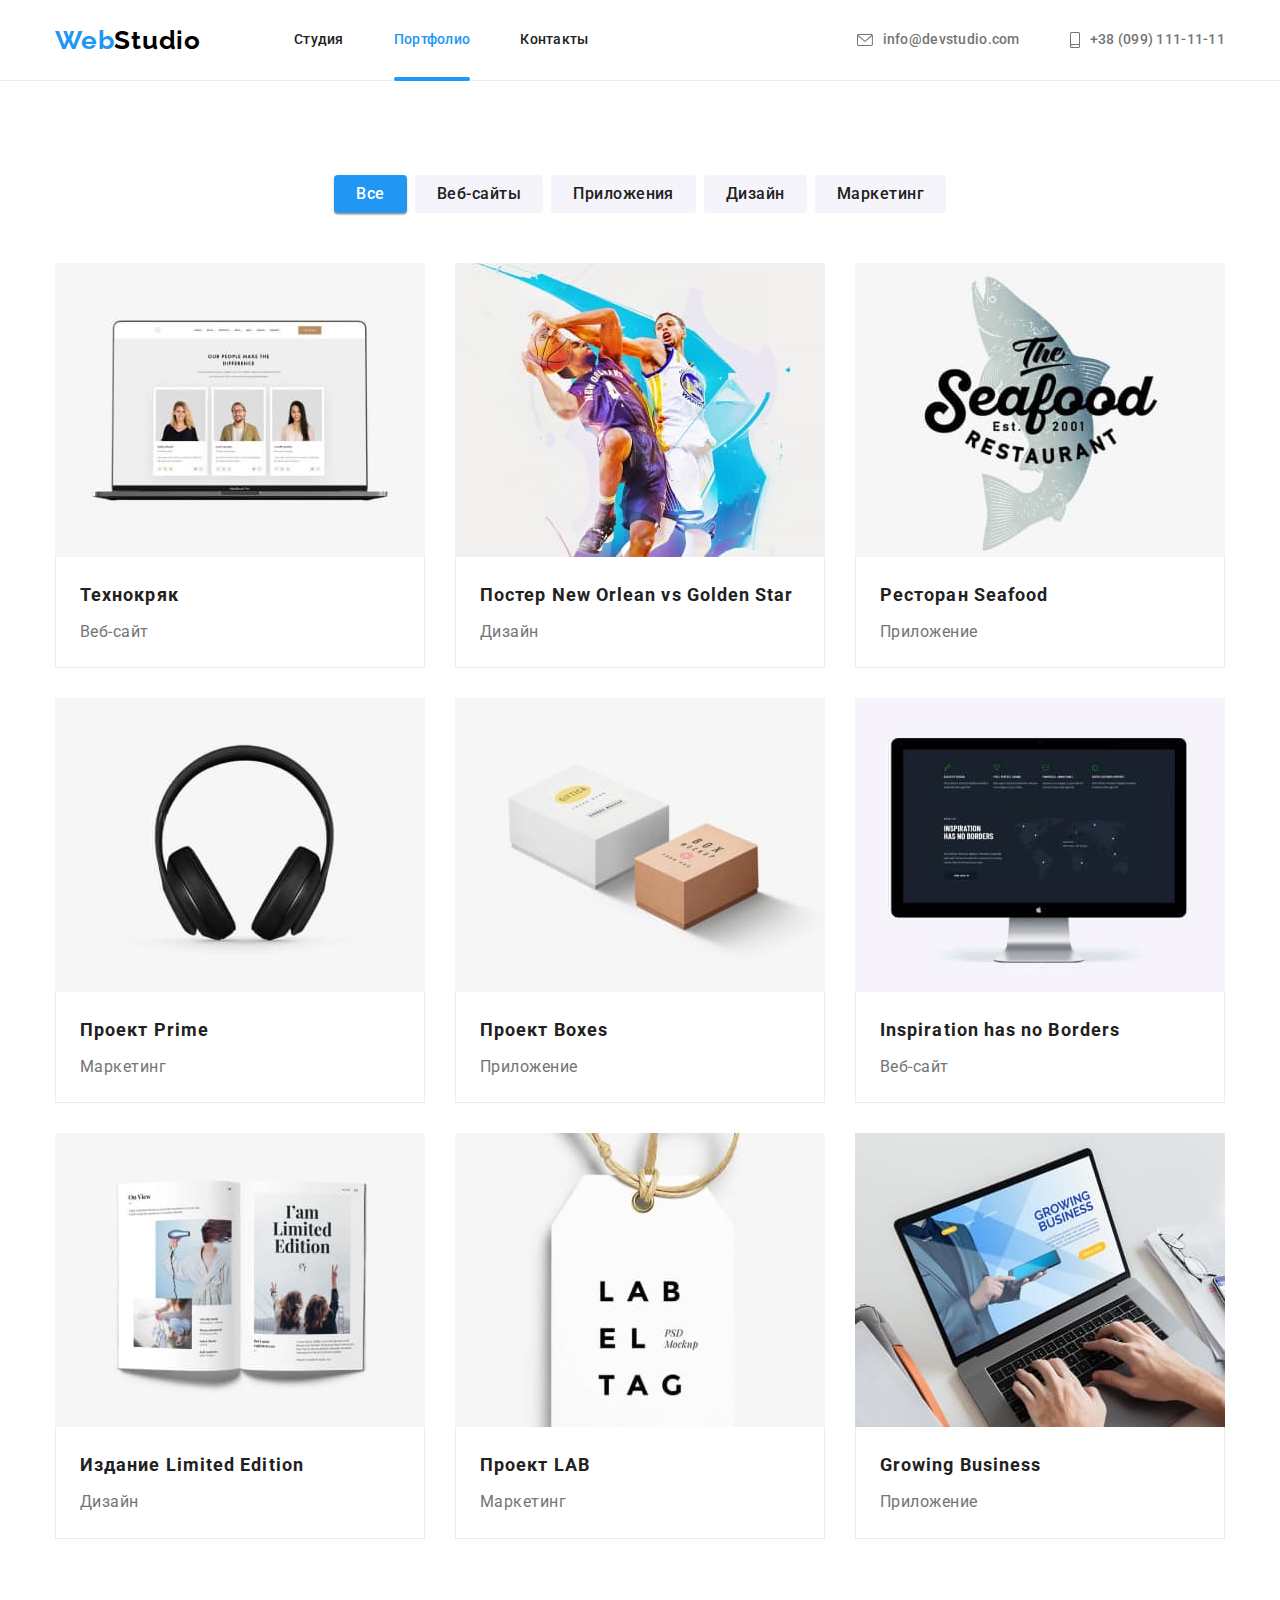
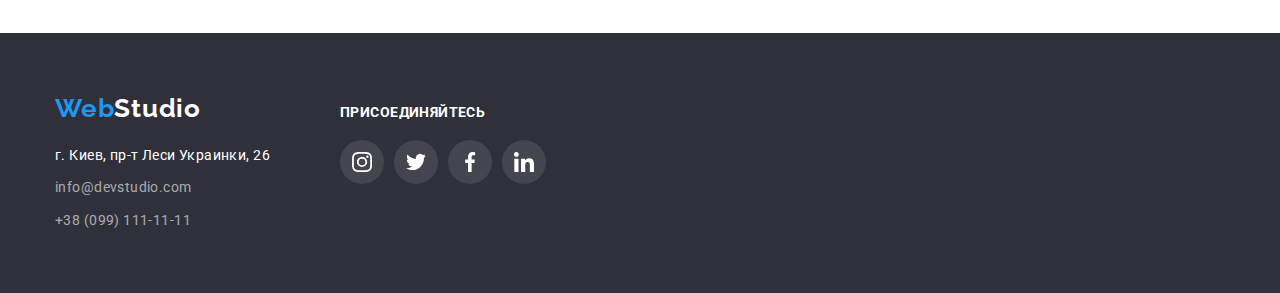
==== portfolio.html @ 7953e00c "new repository" ====
<!DOCTYPE html>
<html lang="ru">
  <head>
    <meta charset="UTF-8" />
    <meta http-equiv="X-UA-Compatible" content="IE=edge" />
    <meta name="viewport" content="width=device-width, initial-scale=1.0" />
    <title>Portfolio</title>
    <link
      href="https://fonts.googleapis.com/css2?family=Raleway:wght@700&family=Roboto:wght@400;500;700;900&display=swap"
      rel="stylesheet"
    />
    <link
      rel="stylesheet"
      href="https://cdnjs.cloudflare.com/ajax/libs/modern-normalize/1.1.0/modern-normalize.min.css"
    />
    <link rel="stylesheet" href="./css/style.css" />
  </head>
  <body>
    <!-- Хедер -->
    <header class="page-header">
      <div class="container main-nav">
        <a href="./index.html" class="logo"> <span class="accent">Web</span>Studio </a>
        <!-- Навигация  -->
        <nav class="nav">
          <ul class="site-nav list">
            <li class="item"><a href="./index.html" class="link"> Студия </a></li>
            <li class="item"><a href="./portfolio.html" class="link current"> Портфолио </a></li>
            <li class="item"><a href="" class="link"> Контакты </a></li>
          </ul>
        </nav>
        <!-- Контакты -->
        <ul class="auth-nav list">
          <li class="item">
            <a href="mailto:info@devstudio.com" class="link-info">
              <svg class="icon-envelope">
                <use href="./images/icons.svg#icon-envelope"></use>
              </svg>
              info@devstudio.com</a
            >
          </li>
          <li class="item">
            <a href="tel:+380991111111" class="link-info">
              <svg class="icon-smartfhone">
                <use href="./images/icons.svg#icon-smartphone"></use></svg
              >+38 (099) 111-11-11</a
            >
          </li>
        </ul>
      </div>
    </header>
    <!-- Главный раздел -->
    <main>
      <section class="section">
        <div class="container">
          <h1 class="visually-hidden">Портфолио</h1>
          <ul class="portfolio-button list">
            <li class="item"><button type="button" class="button current">Все</button></li>
            <li class="item"><button type="button" class="button primary">Веб-сайты</button></li>
            <li class="item"><button type="button" class="button primary">Приложения</button></li>
            <li class="item"><button type="button" class="button primary">Дизайн</button></li>
            <li class="item"><button type="button" class="button primary">Маркетинг</button></li>
          </ul>

          <ul class="benefits list">
            <li class="item">
              <article class="card">
                <a href="" class="card-shadow">
                  <div class="benefits-img">
                    <img src="./images/img1.jpg" alt="Веб-сайт" width="370" height="294" />

                    <div class="img-thumb">
                      <p class="img-text">
                        Ресурс предлагает комплексные предложения с разным уровнем функционала и
                        сервисов. Все это позволит посетителю получить исчерпывающие сведения
                        <br />о компании или частном лице.
                      </p>
                    </div>
                  </div>

                  <div class="card-thumb">
                    <h2 class="benefits-title">Технокряк</h2>
                    <p class="benefits-text">Веб-сайт</p>
                  </div>
                </a>
              </article>
            </li>

            <li class="item">
              <article class="card">
                <a href="" class="card-shadow">
                  <div class="benefits-img">
                    <img src="./images/img2.jpg" alt="Постер" width="370" height="294" />

                    <div class="img-thumb">
                      <p class="img-text">
                        Ресурс предлагает комплексные предложения с разным уровнем функционала и
                        сервисов. Все это позволит посетителю получить исчерпывающие сведения
                        <br />о компании или частном лице.
                      </p>
                    </div>
                  </div>

                  <div class="card-thumb">
                    <h2 class="benefits-title">
                      Постер <span lang="en">New Orlean vs Golden Star</span>
                    </h2>
                    <p class="benefits-text">Дизайн</p>
                  </div>
                </a>
              </article>
            </li>

            <li class="item">
              <article class="card">
                <a href="" class="card-shadow">
                  <div class="benefits-img">
                    <img src="./images/img3.jpg" alt="Ресторан" width="370" height="294" />

                    <div class="img-thumb">
                      <p class="img-text">
                        Ресурс предлагает комплексные предложения с разным уровнем функционала и
                        сервисов. Все это позволит посетителю получить исчерпывающие сведения
                        <br />о компании или частном лице.
                      </p>
                    </div>
                  </div>

                  <div class="card-thumb">
                    <h2 class="benefits-title">Ресторан <span lang="en">Seafood</span></h2>
                    <p class="benefits-text">Приложение</p>
                  </div>
                </a>
              </article>
            </li>

            <li class="item">
              <article class="card">
                <a href="" class="card-shadow">
                  <div class="benefits-img">
                    <img src="./images/img4.jpg" alt="Проект Прайм" width="370" height="294" />

                    <div class="img-thumb">
                      <p class="img-text">
                        Ресурс предлагает комплексные предложения с разным уровнем функционала и
                        сервисов. Все это позволит посетителю получить исчерпывающие сведения
                        <br />о компании или частном лице.
                      </p>
                    </div>
                  </div>

                  <div class="card-thumb">
                    <h2 class="benefits-title">Проект <span lang="en">Prime</span></h2>
                    <p class="benefits-text">Маркетинг</p>
                  </div>
                </a>
              </article>
            </li>

            <li class="item">
              <article class="card">
                <a href="" class="card-shadow">
                  <div class="benefits-img">
                    <img src="./images/img5.jpg" alt="Проект Боксиз" width="370" height="294" />

                    <div class="img-thumb">
                      <p class="img-text">
                        Ресурс предлагает комплексные предложения с разным уровнем функционала и
                        сервисов. Все это позволит посетителю получить исчерпывающие сведения
                        <br />о компании или частном лице.
                      </p>
                    </div>
                  </div>

                  <div class="card-thumb">
                    <h2 class="benefits-title">Проект <span lang="en">Boxes</span></h2>
                    <p class="benefits-text">Приложение</p>
                  </div>
                </a>
              </article>
            </li>

            <li class="item">
              <article class="card">
                <a href="" class="card-shadow">
                  <div class="benefits-img">
                    <img src="./images/img6.jpg" alt="Вдохновение" width="370" height="294" />

                    <div class="img-thumb">
                      <p class="img-text">
                        Ресурс предлагает комплексные предложения с разным уровнем функционала и
                        сервисов. Все это позволит посетителю получить исчерпывающие сведения
                        <br />о компании или частном лице.
                      </p>
                    </div>
                  </div>

                  <div class="card-thumb">
                    <h2 class="benefits-title" lang="en">Inspiration has no Borders</h2>
                    <p class="benefits-text">Веб-сайт</p>
                  </div>
                </a>
              </article>
            </li>

            <li class="item">
              <article class="card">
                <a href="" class="card-shadow">
                  <div class="benefits-img">
                    <img src="./images/img7.jpg" alt="Издание" width="370" height="294" />

                    <div class="img-thumb">
                      <p class="img-text">
                        Ресурс предлагает комплексные предложения с разным уровнем функционала и
                        сервисов. Все это позволит посетителю получить исчерпывающие сведения
                        <br />о компании или частном лице.
                      </p>
                    </div>
                  </div>

                  <div class="card-thumb">
                    <h2 class="benefits-title">Издание <span lang="en">Limited Edition</span></h2>
                    <p class="benefits-text">Дизайн</p>
                  </div>
                </a>
              </article>
            </li>

            <li class="item">
              <article class="card">
                <a href="" class="card-shadow">
                  <div class="benefits-img">
                    <img src="./images/img8.jpg" alt="Проект Лаб" width="370" height="294" />

                    <div class="img-thumb">
                      <p class="img-text">
                        Ресурс предлагает комплексные предложения с разным уровнем функционала и
                        сервисов. Все это позволит посетителю получить исчерпывающие сведения
                        <br />о компании или частном лице.
                      </p>
                    </div>
                  </div>

                  <div class="card-thumb">
                    <h2 class="benefits-title">Проект <span lang="en">LAB</span></h2>
                    <p class="benefits-text">Маркетинг</p>
                  </div>
                </a>
              </article>
            </li>

            <li class="item">
              <article class="card">
                <a href="" class="card-shadow">
                  <div class="benefits-img">
                    <img src="./images/img9.jpg" alt="Растущий бизнес" width="370" height="294" />

                    <div class="img-thumb">
                      <p class="img-text">
                        Ресурс предлагает комплексные предложения с разным уровнем функционала и
                        сервисов. Все это позволит посетителю получить исчерпывающие сведения
                        <br />о компании или частном лице.
                      </p>
                    </div>
                  </div>

                  <div class="card-thumb">
                    <h2 class="benefits-title" lang="en">Growing Business</h2>
                    <p class="benefits-text">Приложение</p>
                  </div>
                </a>
              </article>
            </li>
          </ul>
        </div>
      </section>
    </main>

    <!-- Футер -->
    <footer class="page-footer">
      <div class="container">
        <div class="contact-info">
          <div class="adress-info">
            <a href="./index.html" class="footer-logo"> <span class="accent">Web</span>Studio </a>
            <address class="address">
              <ul class="information list">
                <li class="item">
                  <a
                    href="https://goo.gl/maps/oPbWowYrKjm67KPz8"
                    class="location"
                    target="_blank"
                    rel="noreferrer noopener"
                    >г. Киев, пр-т Леси Украинки, 26
                  </a>
                </li>
                <li class="item">
                  <a href="mailto:info@devstudio.com" class="link">info@devstudio.com </a> <br />
                </li>
                <li class="item">
                  <a href="tel:+380991111111" class="link">+38 (099) 111-11-11</a>
                </li>
              </ul>
            </address>
          </div>

          <div class="footer-part">
            <h2 class="footer-title">присоединяйтесь</h2>
            <ul class="social-footer list">
              <li class="item">
                <a href="" class="footer-icon">
                  <svg class="icon-footer">
                    <use href="./images/icons.svg#icon-instagram-2-1"></use>
                  </svg>
                </a>
              </li>
              <li class="item">
                <a href="" class="footer-icon current">
                  <svg class="icon-footer">
                    <use href="./images/icons.svg#icon-twitter-1"></use>
                  </svg>
                </a>
              </li>
              <li class="item">
                <a href="" class="footer-icon">
                  <svg class="icon-footer">
                    <use href="./images/icons.svg#icon-facebook-1"></use>
                  </svg>
                </a>
              </li>
              <li class="item">
                <a href="" class="footer-icon">
                  <svg class="icon-footer">
                    <use href="./images/icons.svg#icon-linkedin-1"></use>
                  </svg>
                </a>
              </li>
            </ul>
          </div>
        </div>
      </div>
    </footer>
  </body>
</html>
---- css/style.css ----
html{
    box-sizing: border-box;
}

*, 
*::before,
*::after{
box-sizing: inherit;
}

:root {
    --primery-text-color: #757575;
    --title-text-color:#212121;
    --accent-color: #2196F3;
    --primery-white-color:#FFFFFF;
    --footer-contact-color:rgba(255, 255, 255, 0.6);
    --hero-button-color:#188CE8;
    --button-portfolio-color:#F5F4FA;
    --hero-fon-color:#2F303A;
    --card-set-gape: 30px;
    --box-shadow-team:0px 1px 3px rgba(0, 0, 0, 0.12),
    0px 1px 1px rgba(0, 0, 0, 0.14),
    0px 2px 1px rgba(0, 0, 0, 0.2);
    --box-shadow-benefits:0px 1px 1px rgba(0, 0, 0, 0.12), 
    0px 4px 4px rgba(0, 0, 0, 0.06), 
    1px 4px 6px rgba(0, 0, 0, 0.16);
}


body {
background-color:var(--primery-white-color);
color:var(--primery-text-color);
font-family: Roboto, sans-serif;
}
 /*утилиты  */
h1,
h2,
h3,
h4,
h5,
h6,
p,
ul {
margin: 0;
}

img {
display: block;
max-width: 100%;
height: auto
}

/* скрыть заголовок H1 */
.visually-hidden {
position: absolute;
white-space: nowrap;
width: 1px;
height: 1px;
overflow: hidden;
border: 0px;
padding: 0px;
clip: rect(0 0 0 0);
clip-path: inset(50%);
margin: -1px;
}
.list {
margin: 0px;
padding: 0px;
list-style: none;
}
/* разметка хедера */
.page-header{
border-bottom: 1px solid #ECECEC;
}

/* fix heder */
/* .page-header{
position: fixed;
width: 100%;
top: 0;
left: 0;
min-height: 80px;
background-color:rgba(255, 165, 0, 1);
outline: 1px solid black;
} */





/* разметка навигации */
.main-nav{
display: flex;
align-items: center;
}

/* разметка контейнера */

.container {
width: 1200px;
padding-left: 15px;
padding-right: 15px;
margin-left: auto;
margin-right: auto;
}


/* разметка оформление
.card-thumb {
outline: 1px solid red;
}

.item * {
outline: 1px solid tomato;


/* logo */

.logo {
color: #000000;
font-family: Raleway, sans-serif;
font-weight: 700;
font-size: 26px;
line-height: 1.19;
letter-spacing: 0.03em;
text-decoration: none;

transition:color 250ms cubic-bezier(0.4, 0, 0.2, 1);
}

.logo:hover,
.logo:focus {
color: var(--accent-color);
}
.nav{
margin-left: 93px;
}
.site-nav{
display: flex;
}

.site-nav .item{
margin-right: 50px;
}
.site-nav .item:last-child{
margin-right: 0px;
}

/* site nav */
.site-nav .link {
display: block;
position: relative;
padding-top: 32px;
padding-bottom: 32px;

color:var(--title-text-color) ;
font-weight: 500;
font-size: 14px;
line-height: 1.14;
letter-spacing: 0.02em;
text-decoration: none;

transition:color 250ms cubic-bezier(0.4, 0, 0.2, 1);
}
.site-nav .link:hover, 
.site-nav .link:focus{
color:var(--accent-color) ;
}
.site-nav .link.current{
color:var(--accent-color);
}
/* подчеркивание */
.site-nav .link.current::after {
display: block;
position: absolute;
bottom: -1px;
left: 0px;
content: "";
width: 100%;
height: 4px;
border-radius: 2px;
background-color: var(--accent-color);
}

/* auth-nav */
.auth-nav{
display: flex;
margin-left: auto;
align-items: center;
justify-content: center;
}

.auth-nav .item:not(:last-child){
margin-right: 50px;
}
/* oбязательно!!!!!!!!! content:
иконки конверт и телефон "" */

.icon-envelope{
height: 12px;
width: 16px;
margin-right: 10px;

}

.icon-smartfhone{
height: 16px;
width: 10px;
margin-right: 10px;

}



/* text  */
.auth-nav .link-info{
display: flex;
align-items: center;
color: var(--primery-text-color);
fill: var(--primery-text-color);
font-weight: 500;
font-size: 14px;
line-height: 1.14;
letter-spacing: 0.02em;
text-decoration: none;

transition:color 250ms cubic-bezier(0.4, 0, 0.2, 1), 
fill 250ms cubic-bezier(0.4, 0, 0.2, 1) ;

}


.auth-nav .link-info:hover, 
.auth-nav .link-info:focus{
color: var(--accent-color);
fill: var(--accent-color);
}


/* hero */
.hero{
padding: 200px 0px;
text-align: center;
margin-right: auto;
margin-left: auto;
max-width: 1600px;
min-height: 600px;
background-color: var(--hero-fon-color);
background-image: linear-gradient(to right,
rgba(47, 48, 58,0.4), 
rgba(47, 48, 58, 0.4)),
url(../images/background-hero.jpg);
background-repeat: no-repeat;
background-position: center;
background-size: cover;
}

.hero-title{

margin-top: 0px;
margin-bottom:30px;

color:var(--primery-white-color);
font-weight: 900;
font-size: 44px;
line-height: 1.36;
letter-spacing: 0.06em;
text-transform: uppercase;
}


/* button index.html*/

.button{cursor: pointer;}
.hero-button.primary{cursor: pointer;}
.button-close{cursor: pointer;}

.hero-button{
display:inline-block;
border-radius:4px;
padding: 10px 32px;
min-width: 200px;
text-align: center;


color:var(--primery-white-color);
background-color:var(--accent-color);
font-family: inherit;
font-weight: 700;
font-size: 16px;
line-height: 1.88;
text-align: center;
letter-spacing: 0.06em;
text-decoration: none;
border: none;

transition:color 250ms cubic-bezier(0.4, 0, 0.2, 1),
background-color 250ms cubic-bezier(0.4, 0, 0.2, 1);
}

.hero-button.primary:hover,
.hero-button.primary:focus {
border: none;
color: var(--primery-white-color);
background-color:var(--hero-button-color);
}


/*падинги всех секций*/
.section{
padding: 94px 0px;
}


/* стили и отступы заголовоков H */
.section-title {
color: var(--title-text-color);
font-weight: 700;
font-size: 36px;
line-height: 1.17;
text-align: center;
letter-spacing: 0.03em;

margin-bottom: 50px;
}

/* section Feature */

/* контейнер FEATURE */

/* установка иконок */
.icon-feature{
display: flex;
justify-content: center;
align-items: center;
height: 120px;
background-color: var(--button-portfolio-color);
border-radius: 4px;
margin-bottom: 30px;
}
.icon-feature .icon{
height: 70px;
width: 70px;
}



.feature {
display: flex;
margin-top: calc(-1 * var(--card-set-gape));
margin-left: calc(-1 * var(--card-set-gape));
}


.feature>.item {
flex-basis: calc(100% / 3 - var(--card-set-gape));
margin-left: var(--card-set-gape);
margin-top: var(--card-set-gape);
}

.feature-title {
color: var(--title-text-color);
font-weight: 700;
font-size: 14px;
line-height: 1.14;
letter-spacing: 0.03em;
font-style: normal;
text-transform: uppercase;
}

.feature-text {
margin-top: 10px;
color: var(--primery-text-color);
font-weight: 400;
font-size: 14px;
line-height: 1.7;
letter-spacing: 0.03em;
font-style: normal;
}

/* section-Images */

/* /* контейнер IMAGES */
.section.images {
padding-top: 0px;
}

.imag-card{
display: flex;
position: relative;
}

.images-thumb{
position: absolute;
display: flex;
height: 70px;
width: 100%;
justify-content: center;
align-items: center;
bottom: 0px;
background-color: rgba(47, 48, 58, 0.8);
}

.images-text{
font-style: normal;
font-weight: 700;
font-size: 14px;
line-height: 1.14;
letter-spacing: 0.03em;
text-transform: uppercase;
color:var(--primery-white-color);
}




.images-list {

display: flex;
margin-top: calc(-1 * var(--card-set-gape));
margin-left: calc(-1 * var(--card-set-gape));
}

.images-list>.item {
flex-basis: calc(100% / 3 - var(--card-set-gape));
margin-left: var(--card-set-gape);
margin-top: var(--card-set-gape);
}


/* section-Team */

/* контейнер TEAM */
.team-section{
background-color:var(--button-portfolio-color); 
padding: 94px 0px;
}

.team {

/* сетка для разметки 1 строка */
display: flex;
margin-top: calc(-1 * var(--card-set-gape));
margin-left: calc(-1 * var(--card-set-gape));
}

.team>.item {
flex-basis: calc(100% / 3 - var(--card-set-gape));
margin-left: var(--card-set-gape);
margin-top: var(--card-set-gape);
box-shadow: var(--box-shadow-team);
border-radius: 0px 0px 4px 4px;
background-color: #FFFFFF;
}

.team-title{
color: var(--title-text-color);
font-weight: 500;
font-size: 16px;
line-height: 1.19;
letter-spacing: 0.03em;
text-align: center;
}
.team-text{
color: var(--primery-text-color);
font-size: 16px;
line-height: 1.19;
letter-spacing: 0.03em;
margin-top: 10px;
margin-bottom: 16px;
text-align: center;
}
.team .card-thumb{
padding: 30px 0px;
}

/* Добавление иконок соц.сети в team */
.social-title{
display: flex;
align-items: center;
justify-content: center;
}
.social-icon{
display: flex;
align-items: center;
justify-content: center;
height: 44px;
width: 44px;
border-radius: 50%;
fill: #AFB1B8;
transition:background-color 250ms cubic-bezier(0.4, 0, 0.2, 1),
fill 250ms cubic-bezier(0.4, 0, 0.2, 1);
} 

.social-title>.item{
margin-right:10px ;
}
.social-title>.item:nth-child(4n){
margin-right: 0px;
}


.icon-inst,
.icon-twitter,
.icon-facebook,
.icon-ln{
height: 20px;
width: 20px;
}

.social-icon:hover,
.social-icon:focus{
fill:#FFFFFF;
background-color: var(--accent-color);
} 
    
    



/* секция Постоянные клиенты */



.customers-section{
padding: 94px 0px;

}
.customers{
display: flex;
margin-top: calc(-1 * var(--card-set-gape));
margin-left: calc(-1 * var(--card-set-gape));
}
.customers>.item{
flex-basis: calc(100% / 3 - var(--card-set-gape));
margin-left: var(--card-set-gape);
margin-top: var(--card-set-gape);
height: 92px;
}

.link{
text-decoration: none;
margin: 0px;
padding: 0px;
}

.link-costumers{
width: 100%;
height: 100%;
display: flex;
align-items: center;
justify-content: center;
fill:#afb1b8 ;
border: 1px solid #AFB1B8;
border-radius: 4px;
transition:fill 250ms cubic-bezier(0.4, 0, 0.2, 1),
border 250ms cubic-bezier(0.4, 0, 0.2, 1);
}

.link-costumers:hover,
.link-costumers:focus{
border: 1px solid var(--accent-color);
fill: var(--accent-color);
}


.icon-costumers{
height: 60px;
width: 106px;
}



/* Макет Портфолио */

/* контейнер portfolio */
.filters-title{
position: absolute;
white-space: nowrap;
width: 1px;
height: 1px;
overflow: hidden;
border: 0px;
padding: 0px;
clip: rect(0 0 0 0);
clip-path: inset(50%);
margin: -1px;
}

/* button portfolio */

.portfolio-button {

display: flex;
justify-content: center;
margin-bottom: 50px;
}

.portfolio-button .item:not(:last-child) {
margin-right: 8px;
}

.button {
display: inline-block;
border-radius: 4px;
padding: 6px 22px;
text-align: center;
min-width: 73px;
color: var(--title-text-color);
background-color: var(--button-portfolio-color);
font-family: inherit;
font-weight: 500;
font-size: 16px;
line-height: 1.6;
letter-spacing: 0.03em;
text-decoration: none;
border: none;

transition:color 250ms cubic-bezier(0.4, 0, 0.2, 1), 
background-color 250ms cubic-bezier(0.4, 0, 0.2, 1),
box-shadow 250ms cubic-bezier(0.4, 0, 0.2, 1);

}

.button.current {
border: none;
color: var(--primery-white-color);
background-color: var(--accent-color);
text-decoration: none;
box-shadow: var(--box-shadow-team);
}

.button.primary:hover,
.button.primary:focus {
color: var(--primery-white-color);
background-color: var(--accent-color);
border-color: var(--button-portfolio-color);
box-shadow: var(--box-shadow-team);
}


/* сетка для разметки 2 строки и более.. */
/* primer */
/* .benefits {
display: flex;
flex-wrap: wrap;
margin-top: -(minus) znachenie 1 otstupa vverh (margina)/2;
margin-left: -(minus) znachenie 1 otstupa vlevo (margina)/2;} 
gde margin top i left=gap (top left) */

/* .benefits>.item { */
/* flex-basis: calc(100%-n(px) / p);
margin-left: znachenie 1 otstupa vlevo (margina)/2;
margin-top: znachenie 1 otstupa vverh (margina)/2;}
gde margin top i left=gape (top left) */
/* gde */
/* n(kol-vo otstupov*znachenie margina (px)) */ 
/* p-kol-vo stolbikov */

/* .benefits{
display: flex;
flex-wrap: wrap;
esli odinakovo to prosto gap:
row-gap: 40px;
column-gap: 30px;
}
.benefits> .item{
flex-basis: calc((100% - 60px)/3);
} */

/* сетка для разметки 2 строки и более.. */
.benefits {
display: flex;
flex-wrap: wrap;
margin-top: calc(-1 * var(--card-set-gape));
margin-left: calc(-1 * var(--card-set-gape));
}

.benefits > .item{
flex-basis: calc(100% / 3 - var(--card-set-gape));
margin-left:var(--card-set-gape);
margin-top:var(--card-set-gape);
}

/* эффект overlok */

/* скрывать лишнее */
.benefits-img{ 
position: relative;
overflow: hidden;
}


/* эффекты выезжания окна */
.benefits-img::before{
display: inline-block;
content: "";
position: absolute;
top:0;
left:0;
width: 100%;
height: 100%;
opacity: 1;
background-color: rgba(33, 150, 243, 0.9);
transform: translateY(100%);
transition: transform 250ms cubic-bezier(0.4, 0, 0.2, 1);

}

.img-thumb{
position: absolute;
top: 0;
left: 0;
opacity:1;
padding: 63px 24px ;
transform: translateY(100%);
transition: transform 250ms cubic-bezier(0.4, 0, 0.2, 1);
}

.img-text {
font-weight: 400;
font-size: 18px;
line-height: 1.56;
letter-spacing: 0.03em;
color: var(--primery-white-color);
}

/* hover overlok всей карточки */
.card-shadow:hover .benefits-img::before,
.card-shadow:focus .benefits-img::before{
transform: translateY(0);
}

.card-shadow:hover .img-thumb,
.card-shadow:focus .img-thumb {
transform: translateY(0);
}





/* эффект тени на ховер focus */

.card-shadow{
display: block;
text-decoration: none;
transition:box-shadow 250ms cubic-bezier(0.4, 0, 0.2, 1);
}

.card-shadow:hover,
.card-shadow:focus{
box-shadow:var(--box-shadow-benefits);
}


/* рамки и отступы внутри них */


.benefits .card-thumb{
padding: 20px 24px;
border-right: 1px solid #ECECEC;
border-left: 1px solid #ECECEC;;
border-bottom: 1px solid #ECECEC;
}

/* загаловки в списках */

.benefits-title {
color: var(--title-text-color);
font-weight: 700;
font-size: 18px;
line-height: 2;
letter-spacing: 0.06em;
}

/* абзацы в списках*/

.benefits-text {
color: var(--primery-text-color);
font-size: 16px;
line-height: 1.9;
letter-spacing: 0.03em;
margin-top: 4px;
}

/* footer background */

.page-footer {
background-color:var(--hero-fon-color);
padding: 60px 0px;
}


/* footer LOGO */

.footer-logo {
display: inline-block;

color: var(--primery-white-color);
font-family: Raleway, sans-serif;
font-weight: 700;
font-size: 26px;
line-height: 1.19;
letter-spacing: 0.03em;
text-decoration: none;

transition:color 250ms cubic-bezier(0.4, 0, 0.2, 1);
}

.footer-logo:hover,
.footer-logo:focus {
color: var(--accent-color);
}

.accent {
color: var(--accent-color);
}


/* address */

.address{
font-style: normal;
margin-top: 20px;
}


.information .item:not(:first-child) {
margin-top: 9px;
}

/* оформление текста и ссылок footer */

.information .location,
.information .link {
font-size: 14px;
line-height: 1.7;
letter-spacing: 0.03em;
text-decoration: none;
font-style: normal;
}


.information .location{
color:var(--primery-white-color);
transition:color 250ms cubic-bezier(0.4, 0, 0.2, 1);
}

.information .location:hover,
.information .location:focus{
color:var(--accent-color);
}

.information .link {
color:var(--footer-contact-color);
transition:color 250ms cubic-bezier(0.4, 0, 0.2, 1);
}

.information .link:hover,
.information .link:focus{
color: var(--accent-color);
}


/* добавление второй части футера */

/* титулка футера */
.footer-title {
color: var(--primery-white-color);
font-weight: 700;
font-size: 14px;
line-height: 16px;
letter-spacing: 0.03em;
text-transform: uppercase;
font-style: normal;
margin-bottom: 20px;
}

/* общий div футера */

.contact-info {
display: flex;
align-items: baseline;
}

/* div размер контейнера второй части футера */
.footer-part{
margin-left: 70px;
}

/* список для div второй части футера */
/* ul 2 части */
.social-footer {
display: flex;
align-items: center;
justify-content: center;
}
/* расст внутри иконок */
.social-footer>.item {
margin-right: 10px;}
    
.social-footer>.item:nth-child(4n) {
margin-right: 0px;
}
    


/* коррекция иконок footer ccылки*/

.footer-icon {
display: flex;
align-items: center;
justify-content: center;
height: 44px;
width: 44px;
border-radius: 50%;
background-color: rgba(255, 255, 255, 0.1);
transition:background-color 250ms cubic-bezier(0.4, 0, 0.2, 1);
/* fill: var(--primery-white-color); */

}

.footer-icon:hover,
.footer-icon:focus{
background-color: var(--accent-color);
}

/*иконки  */
.icon-footer{
height: 20px;
width: 20px;
fill: var(--primery-white-color)
}

/* Модальное окно */

/* backdrop */
.backdrop{
position: fixed;
top: 0;
left: 0;
width:100%;
height:100%;
background-color: rgba(0, 0, 0, 0.2);
opacity: 1;
transition: opacity 250ms 
cubic-bezier(0.4, 0, 0.2, 1), visibility 250ms 
cubic-bezier(0.4, 0, 0.2, 1);
}

/*opacity- невидимость */
/* pointer-events возможность нажимать на кнопки */
/* s-hidden class backdrop */
.backdrop.is-hidden{
visibility: hidden;
opacity: 0;
pointer-events: none;

}

/* modal window */
.modal{
display: block;
position: absolute;
top: 50%;
left: 50%;
transform: translate( -50%, -50%) scale(1);
min-height: 581px;
min-width: 528px;
background-color: var(--primery-white-color);
border-radius: 4px;
box-shadow: 0px 1px 3px rgba(0, 0, 0, 0.12), 
0px 1px 1px rgba(0, 0, 0, 0.14),
0px 2px 1px rgba(0, 0, 0, 0.2);
transition:transform 250ms 
cubic-bezier(0.4, 0, 0.2, 1);
}
/* button modal */
.button-close{
display: flex;
position: absolute;
top:0;
right: 0;
justify-content: center;
align-items: center;
margin-top: 8px;
margin-right: 8px;
padding: 0px;
height: 30px;
width: 30px;
border-radius: 50%;
border: 1px solid rgba(0, 0, 0, 0.1);
background-color: #FFFFFF;
}

.icon-modal{
height: 18px;
width: 18px;
}
















/* Oбщий background E5E5E5 */
/* лого цвет #2196F3 #000000 */
/* цвет основного текста #212121; */
/* цвет дополнительного текста  #757575; */

/* белый #ffffff*/
/* акцент #2196F3 */
/* задний фон хедера  background: #F5F4FA */
/* задний фон под кнопкой background: #2F303A */
/* задний фон основного раздела background: #E5E5E5 */
/* фон внизу почта и телефон rgba(255, 255, 255, 0.6) */

/* .button{ 
font-family: inherit;}*/
/* {
    color: var(--title-text-color);
    background-color: var(--primery-white-color);
}
.button.primary{
    color: var(--primery-white-color);
    background-color:var(--accent-color);
}
.button.secondary{
    color:var(--accent-color);
    background-color:var(--primery-white-color);
}
html
<li><a href=""class=button primary> Log in </a></li>
<li><a href=""class=button secondary> Register </a></li> */

/* .box{
    margin-bottom: 50px;
    /* border: 5px solid tomato;
    padding: 20px;
    margin: 20px;
    background-color: tomato; 
    outline: 2px solid tomato;
    background-color: tomato;}
 */

 /* выбрать четные,  (2n+1) не четные  */
/* .work-list > .item:nth-child(2n){
background-color: red;    
} */

/* Пример выбора последнего или первого элемента */

/* .site-nav .item {
margin-right: 50px;
}

.site-nav .item:last-child {
margin-right: 0px;
}

.site-nav .item:not(:last-child){
margin-right: 50px;
}
.site-nav .item + .item {
margin-left: 50px;
} */



/* строки в списках */
/* width: calc(100%/2);
/* calc((100%-колво маржинов в строке(строк-1)*знач марж (1-это 30px)/кол-во элементов(строк) */
/* (100%-60px(2 марж по 30px)/3(cтроки */
/* альтернатива:
.benefits .item:not(:nth-child(3n)) {
margin-right: 30px; */
/* альтернатива:
.benefits .item:not(:nth-child(-n+3)) {
margin-bottom: 30px;
} */





/* .benefits {
    display: flex;
    flex-wrap: wrap;
    margin-top: 50px;
    padding-bottom: 94px;
    background-color: tomato;
}

.benefits .item {
    width: 370px;
    margin-right: 30px;
    margin-bottom: 30px;
    outline: 1px solid teal;
}

/* .benefits .item:nth-child(3n) {
    margin-right: 0px;
}


.benefits .item:nth-child(n+7) {
    margin-bottom: 0px;
}





загаловки в списках
.benefits-title {
    color: var(--title-text-color);
    font-weight: 700;
    font-size: 18px;
    line-height: 2;
    letter-spacing: 0.06em;
    margin-top: 20px;
}

/* абзацы в списках*/
/* .benefits-text {
    color: var(--primery-text-color);
    font-size: 16px;
    line-height: 1.9;
    letter-spacing: 0.03em;
    margin-bottom: 0px;}  */
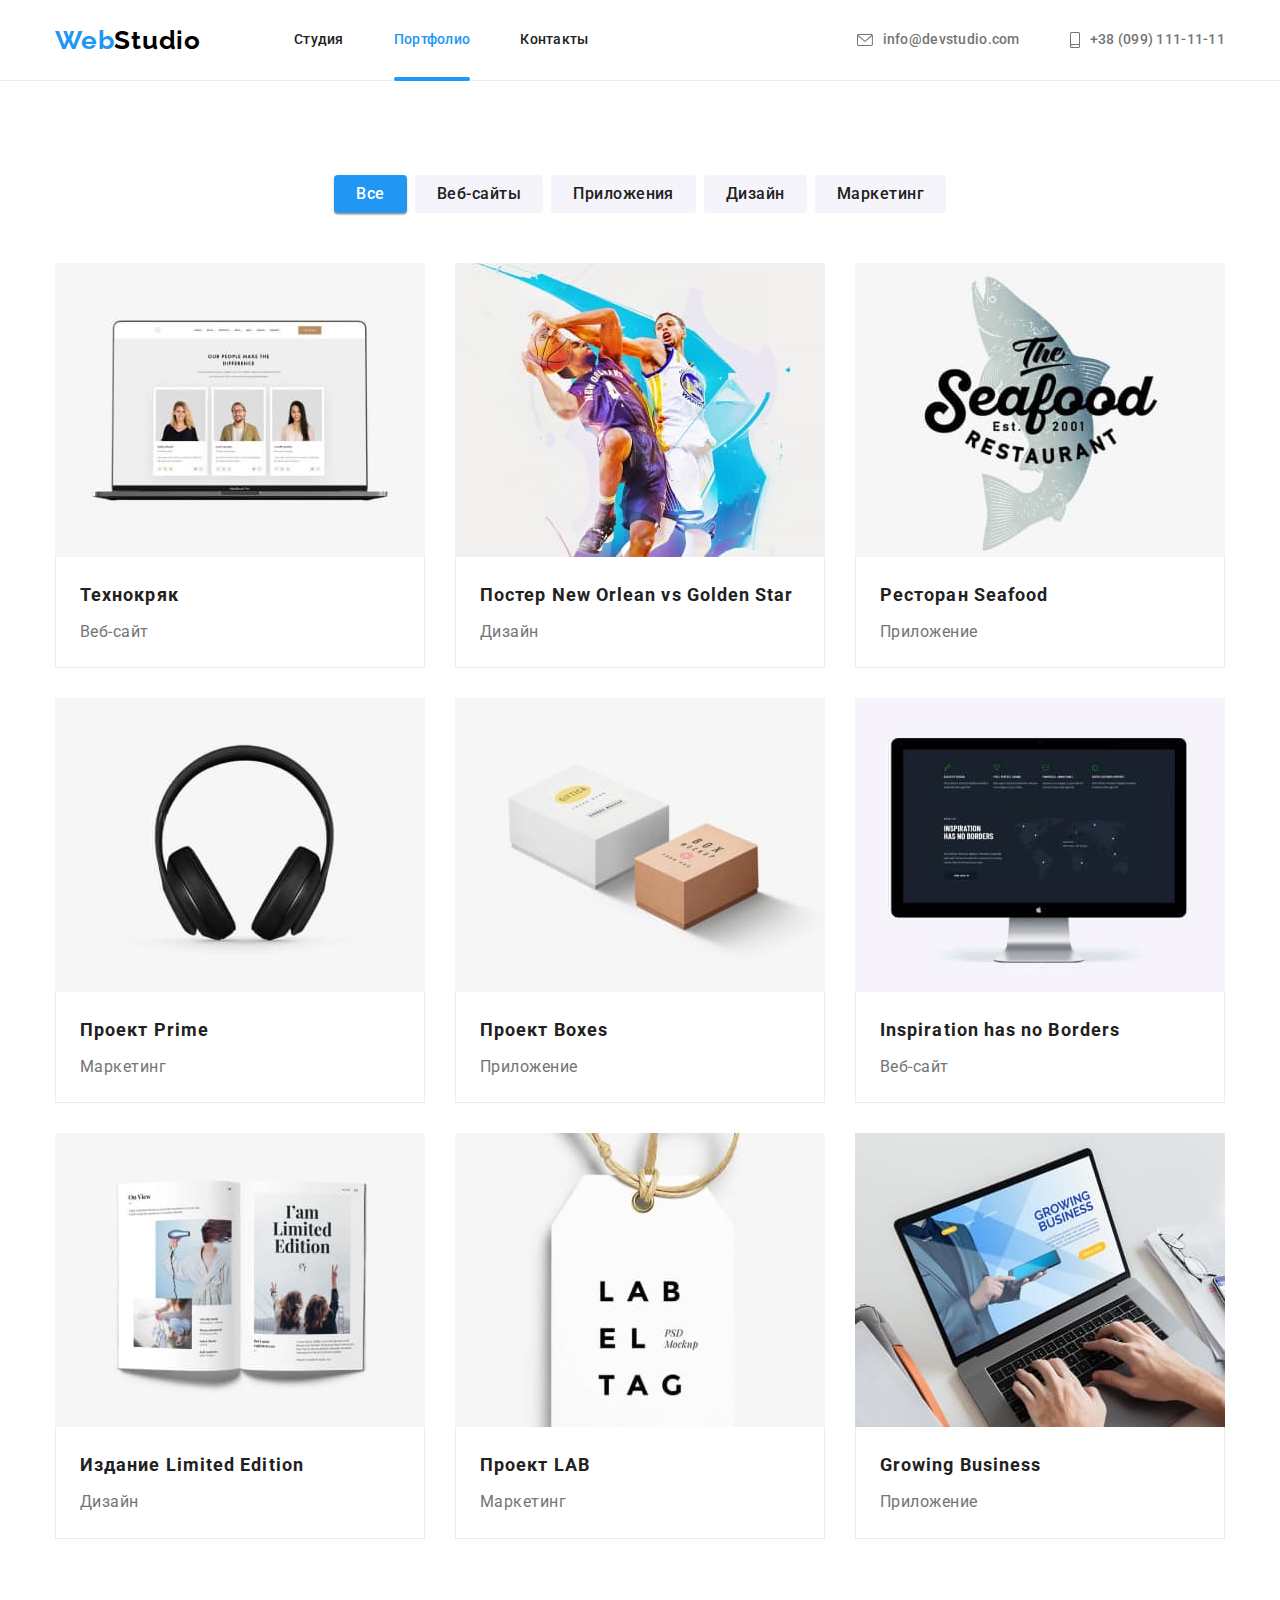
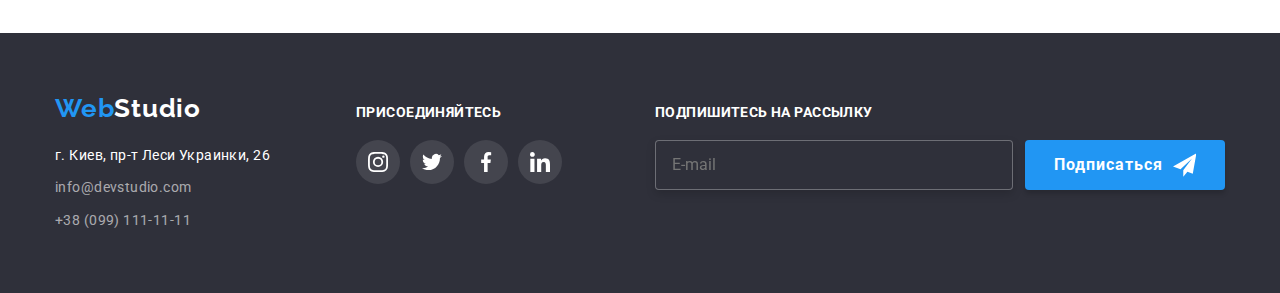
==== commit d3b3cdbb: "finish footer" ====
--- a/portfolio.html
+++ b/portfolio.html
@@ -335,6 +335,28 @@
               </li>
             </ul>
           </div>
+
+          <form class="footer-form">
+            <h2 class="footer-title">Подпишитесь на рассылку</h2>
+
+            <div class="sign">
+              <label for="first-mail" class="form-lable"> </label>
+              <input
+                class="form-input"
+                type="email"
+                name="mail"
+                id="first-mail"
+                placeholder="E-mail"
+              />
+
+              <button class="btn-footer" type="submit">
+                Подписаться
+                <svg class="icon-form">
+                  <use href="./images/icons.svg#icon-icon-send"></use>
+                </svg>
+              </button>
+            </div>
+          </form>
         </div>
       </div>
     </footer>
--- a/css/style.css
+++ b/css/style.css
@@ -274,6 +274,8 @@
 .button{cursor: pointer;}
 .hero-button.primary{cursor: pointer;}
 .button-close{cursor: pointer;}
+.btn-footer{cursor: pointer;}
+.button-submit{cursor: pointer;}
 
 .hero-button{
 display:inline-block;
@@ -1000,6 +1002,125 @@
 }
 
 
+/* forms footer */
+/* добавление отступа в первую колонку */
+.adress-info{
+flex-grow: 1;
+}
+
+
+.footer-form{
+margin-left: 93px;
+width: 570px;
+}
+
+/* редактирование поисковой строки */
+.form-input{
+display: flex;
+height: 50px;
+width: 358px;
+font-style: normal;
+font-size: 16px;
+line-height: 1.25;
+color: rgba(255, 255, 255, 0.6);
+border: 1px solid rgba(255, 255, 255, 0.3);
+border-radius: 4px;
+filter: drop-shadow(0px 4px 4px rgba(0, 0, 0, 0.15));
+background-color: rgba(47, 48, 58, 1);
+padding-left: 16px;
+align-items: center;
+}
+
+
+/* div на поисковую строку + кнопка */
+.sign{
+display: flex;
+}
+
+
+
+/* кнопка в футере */
+
+.btn-footer{
+    display: flex;
+    align-items: center;
+    text-align: center;
+    font-style: normal;
+    font-weight: 700;
+    font-size: 16px;
+    line-height: 1.88;
+    letter-spacing: 0.06em;
+    color: #FFFFFF;
+    padding: 10px 29px;
+    margin-left: 12px;
+    width: 200px;
+    height: 50px;
+    box-shadow: 0px 4px 4px rgba(0, 0, 0, 0.15);
+    border-radius: 4px;
+    border: none;
+    background-color: var(--accent-color);
+    color: rgba(255, 255, 255, 1);
+}
+
+/* иконка в футере */
+.icon-form {
+height: 24px;
+width: 24px;
+margin-left: 10px;
+}
+
+
+
+/* форма в модальном окне */
+
+/* modal forms */
+
+/* запрет на увеличение радела комментарии */
+textarea {
+resize: none;
+}
+
+.form-modal{
+width: 448px;
+margin-left: auto;
+margin-right: auto;
+padding: 40px;
+outline: 1px solid tomato;
+}
+
+
+/* name form */
+.title-modal {
+    font-style: normal;
+    font-weight: 700;
+    font-size: 20px;
+    line-height: 1.15;
+    text-align: center;
+    letter-spacing: 0.03em;
+    color: var(--title-text-color);
+
+    margin-bottom: 30px;
+}
+
+.form-field{
+    display: flex;
+    flex-direction: column;
+    outline: 1px solid blue;
+    
+}
+
+.form-field input{
+    padding: 0;
+    margin: 0;
+}
+
+.form-field:not(:last-child){
+margin-bottom: 28px;
+}
+
+
+
+
 
 
 
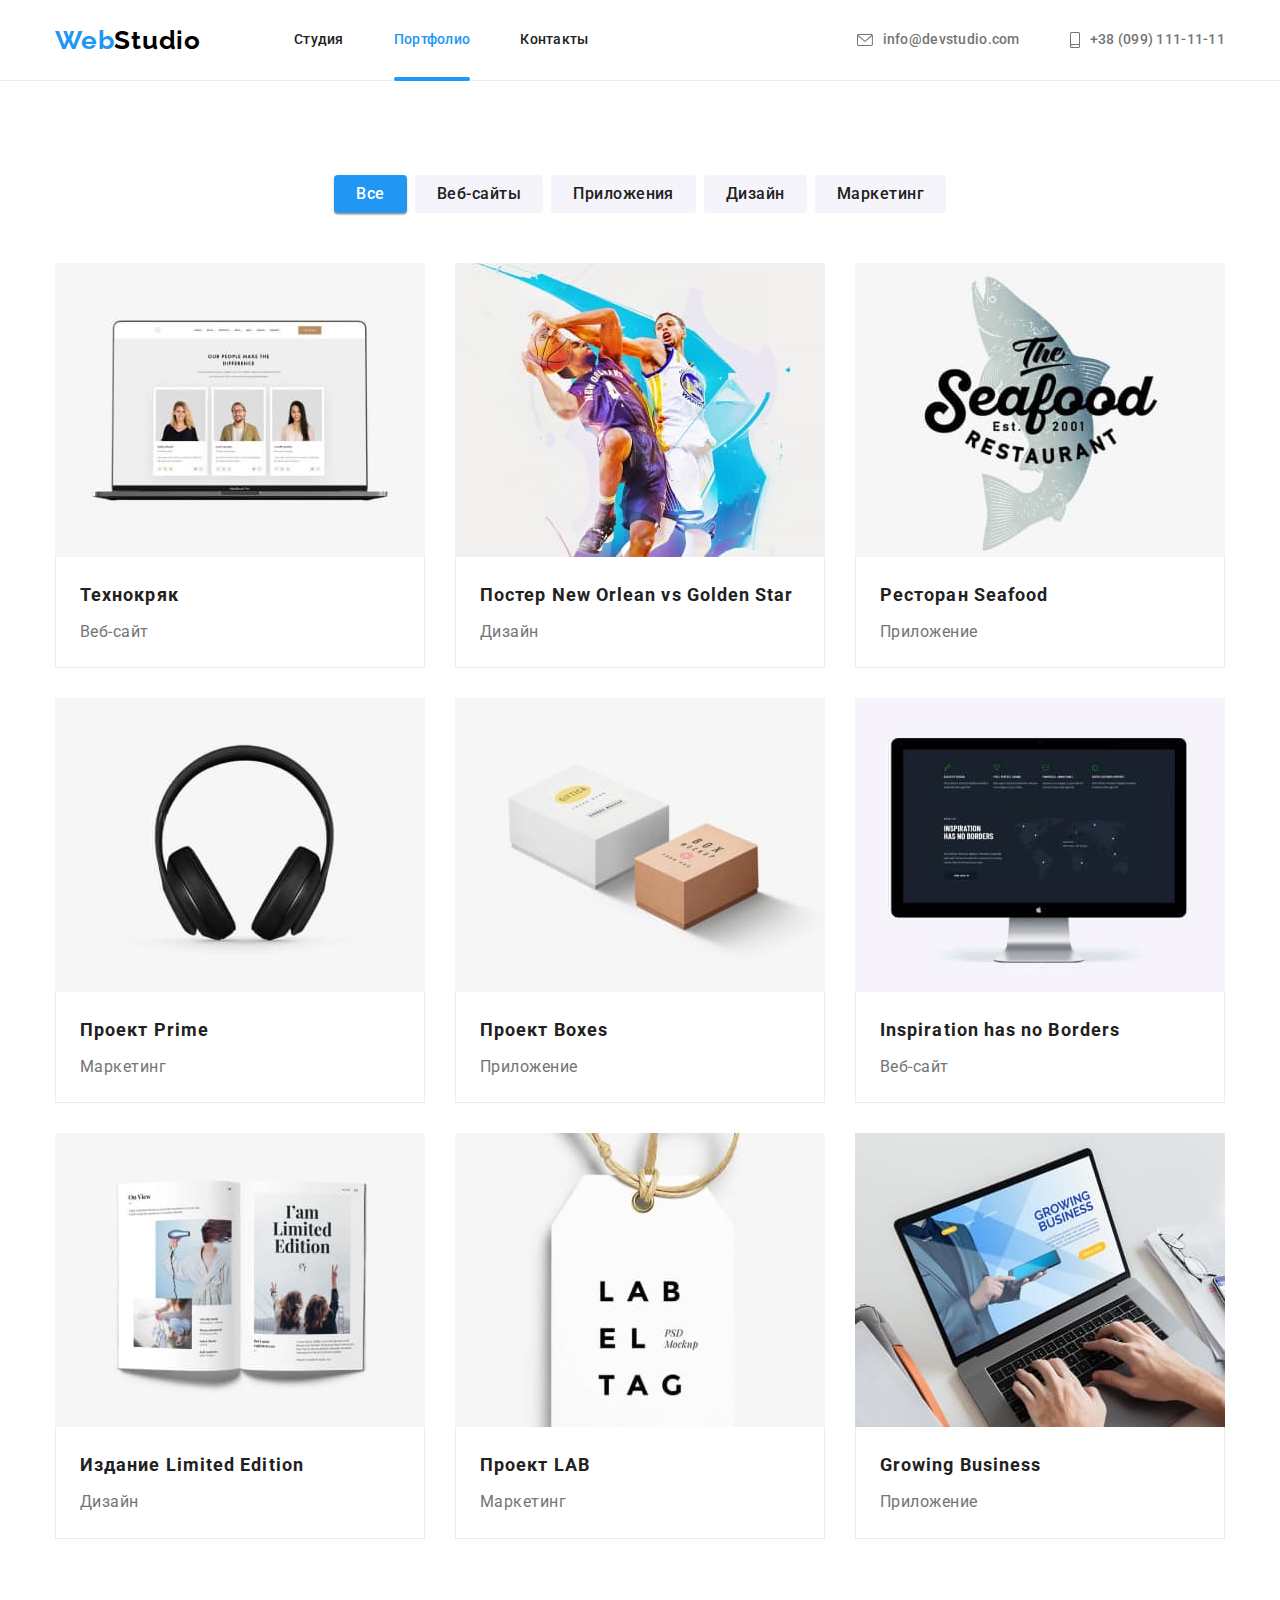
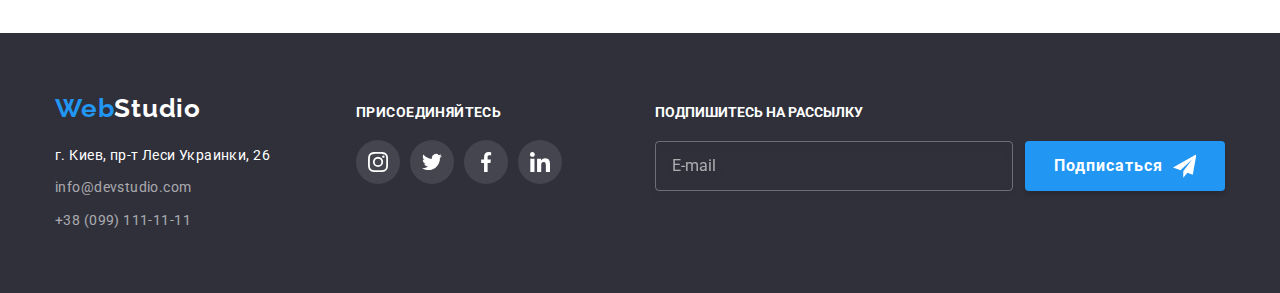
==== commit 88192150: "." ====
--- a/portfolio.html
+++ b/portfolio.html
@@ -336,26 +336,18 @@
             </ul>
           </div>
 
-          <form class="footer-form">
-            <h2 class="footer-title">Подпишитесь на рассылку</h2>
-
-            <div class="sign">
-              <label for="first-mail" class="form-lable"> </label>
-              <input
-                class="form-input"
-                type="email"
-                name="mail"
-                id="first-mail"
-                placeholder="E-mail"
-              />
-
-              <button class="btn-footer" type="submit">
-                Подписаться
-                <svg class="icon-form">
-                  <use href="./images/icons.svg#icon-icon-send"></use>
-                </svg>
-              </button>
-            </div>
+          <form class="footer-form" autocomplete="off">
+            <label class="footer-field">
+              Подпишитесь на рассылку
+              <input type="email" name="mail" placeholder="E-mail" />
+            </label>
+
+            <button class="btn-footer" type="submit">
+              Подписаться
+              <svg class="icon-form">
+                <use href="./images/icons.svg#icon-icon-send"></use>
+              </svg>
+            </button>
           </form>
         </div>
       </div>
--- a/css/style.css
+++ b/css/style.css
@@ -967,6 +967,7 @@
 position: absolute;
 top: 50%;
 left: 50%;
+padding: 40px;
 transform: translate( -50%, -50%) scale(1);
 min-height: 581px;
 min-width: 528px;
@@ -1010,59 +1011,67 @@
 
 
 .footer-form{
+display: flex;
 margin-left: 93px;
-width: 570px;
-}
-
-/* редактирование поисковой строки */
-.form-input{
-display: flex;
+align-items: flex-end;
+justify-content: flex-start;
+}
+
+.footer-form .footer-field{
+width: min-content;
+font-weight: 700;
+font-size: 14px;
+line-height: 1.14;
+text-transform: uppercase;
+color: var(--primery-white-color);
+}
+
+.footer-form input {
+margin-top: 20px;
+padding-left: 16px;
+padding-right: 16px;
+width: 358px;
 height: 50px;
-width: 358px;
-font-style: normal;
+background-color: transparent;
+color: var(--primery-white-color);
 font-size: 16px;
 line-height: 1.25;
+border: 1px solid rgba(255, 255, 255, 0.3);
+filter: drop-shadow(0px 4px 4px rgba(0, 0, 0, 0.15));
+border-radius: 4px;
+}
+.footer-form input::placeholder {
 color: rgba(255, 255, 255, 0.6);
-border: 1px solid rgba(255, 255, 255, 0.3);
+font-size: 16px;
+line-height: 1.25;
+}
+
+
+
+/* кнопка в футере */
+ 
+.btn-footer{
+display: flex;
+align-items: center;
+text-align: center;
+font-weight: 700;
+font-size: 16px;
+line-height: 1.88;
+letter-spacing: 0.06em;
+color: #FFFFFF;
+padding: 10px 29px;
+margin-left: 12px;
+width: 200px;
+height: 50px;
+box-shadow: 0px 4px 4px rgba(0, 0, 0, 0.15);
 border-radius: 4px;
-filter: drop-shadow(0px 4px 4px rgba(0, 0, 0, 0.15));
-background-color: rgba(47, 48, 58, 1);
-padding-left: 16px;
-align-items: center;
-}
-
-
-/* div на поисковую строку + кнопка */
-.sign{
-display: flex;
-}
-
-
-
-/* кнопка в футере */
-
-.btn-footer{
-    display: flex;
-    align-items: center;
-    text-align: center;
-    font-style: normal;
-    font-weight: 700;
-    font-size: 16px;
-    line-height: 1.88;
-    letter-spacing: 0.06em;
-    color: #FFFFFF;
-    padding: 10px 29px;
-    margin-left: 12px;
-    width: 200px;
-    height: 50px;
-    box-shadow: 0px 4px 4px rgba(0, 0, 0, 0.15);
-    border-radius: 4px;
-    border: none;
-    background-color: var(--accent-color);
-    color: rgba(255, 255, 255, 1);
-}
-
-/* иконка в футере */
+border: none;
+background-color: var(--accent-color);
+color: rgba(255, 255, 255, 1);
+} 
+
+/*иконка в футере */
+
 .icon-form {
 height: 24px;
 width: 24px;
@@ -1073,51 +1082,167 @@
 
 /* форма в модальном окне */
 
-/* modal forms */
-
-/* запрет на увеличение радела комментарии */
-textarea {
+.form{
+display: block;
+margin-top: 0px;
+}
+
+/* name form */
+.title-modal {
+font-weight: 700;
+font-size: 20px;
+line-height: 1.15;
+text-align: center;
+letter-spacing: 0.03em;
+color: var(--title-text-color);
+margin-bottom: 12px;
+}
+
+.form-field {
+position: relative;
+display: block;
+font-size: 12px;
+line-height: 1.17;
+letter-spacing: 0.01em;
+color: var(--primery-text-color);
+}
+
+
+.form-modal .form-field:not(.form-modal .form-field.checkbox, .form-modal .form-field.textarea) {
+margin-bottom: 10px;
+}
+
+.form-field.textarea {
+margin-bottom: 20px;
+}
+
+.form-input,
+.form-text-area {
+width: 100%;
+}
+
+.form-input {
+height: 40px;
+margin-top: 4px;
+padding-left: 42px;
+padding-right: 16px;
+}
+
+.form-text-area {
+margin-top: 4px;
+padding: 12px 16px;
 resize: none;
 }
 
-.form-modal{
-width: 448px;
+.form-field .icon-input {
+position: absolute;
+left: 12px;
+bottom: 11px;
+fill: var(--title-text-color);
+transition: transform 250ms cubic-bezier(0.4, 0, 0.2, 1);
+}
+
+.form-input,
+.form-text-area {
+border: 1px solid rgba(33, 33, 33, 0.2);
+border-radius: 4px;
+font-size: 14px;
+line-height: 1.17;
+letter-spacing: 0.01em;
+transition: border 250ms cubic-bezier(0.4, 0, 0.2, 1);
+}
+
+.form-input:focus,
+.form-text-area:focus{
+border: 1px solid #2196F3;
+outline: none;
+}
+
+.form-input:focus + .icon-input {
+fill:#2196F3 ;
+}
+
+.form-text-area::placeholder {
+font-size: 12px;
+line-height: 1.17;
+letter-spacing: 0.01em;
+color: rgba(117, 117, 117, 0.5);
+}
+.policy-checkbox {
+position: absolute;
+clip: rect(0 0 0 0);
+width: 1px;
+height: 1px;
+margin: -1px;
+
+border: 0;
+padding: 0;
+white-space: nowrap;
+clip-path: inset(100%);
+
+overflow: hidden;
+}
+.form .form-field.checkbox {
+margin-bottom: 0px;
+}
+.form-field.checkbox {
+display: flex;
+align-items: center;
+justify-content: center;
+font-size: 14px;
+line-height: 1.7;
+}
+
+.icon-check {
+background-size: contain;
+background-origin: border-box;
+margin-right: 7px;
+
+fill: white;
+border: 2px solid var(--title-text-color);
+border-radius: 2px;
+transition: border 250ms cubic-bezier(0.4, 0, 0.2, 1), 
+background-color 250ms cubic-bezier(0.4, 0, 0.2, 1), 
+border-color 250ms cubic-bezier(0.4, 0, 0.2, 1);
+}
+
+.policy-checkbox:checked + .icon-check {
+border: 1px solid #2196f3;
+border-radius: 2px;
+background-color: #2196f3;
+}
+
+.policy-link {
+color: #2196f3 ;
+}
+
+
+.form-modal .button-submit{
+display: block;
 margin-left: auto;
 margin-right: auto;
-padding: 40px;
-outline: 1px solid tomato;
-}
-
-
-/* name form */
-.title-modal {
-    font-style: normal;
-    font-weight: 700;
-    font-size: 20px;
-    line-height: 1.15;
-    text-align: center;
-    letter-spacing: 0.03em;
-    color: var(--title-text-color);
-
-    margin-bottom: 30px;
-}
-
-.form-field{
-    display: flex;
-    flex-direction: column;
-    outline: 1px solid blue;
-    
-}
-
-.form-field input{
-    padding: 0;
-    margin: 0;
-}
-
-.form-field:not(:last-child){
-margin-bottom: 28px;
-}
-
+}
+
+.button-submit{
+display: flex;
+align-items: center;
+justify-content: center;
+font-style: normal;
+margin-top: 30px;
+min-width: 200px;
+height: 50px;
+font-weight: 700;
+font-size: 16px;
+line-height: 1.88;
+letter-spacing: 0.06em;
+color: #FFFFFF;
+margin-left: auto;
+margin-right: auto;
+background-color: #2196F3;
+box-shadow: 0px 4px 4px rgba(0, 0, 0, 0.15);
+border-radius: 4px;
+border: none;
+}
 
 
 
